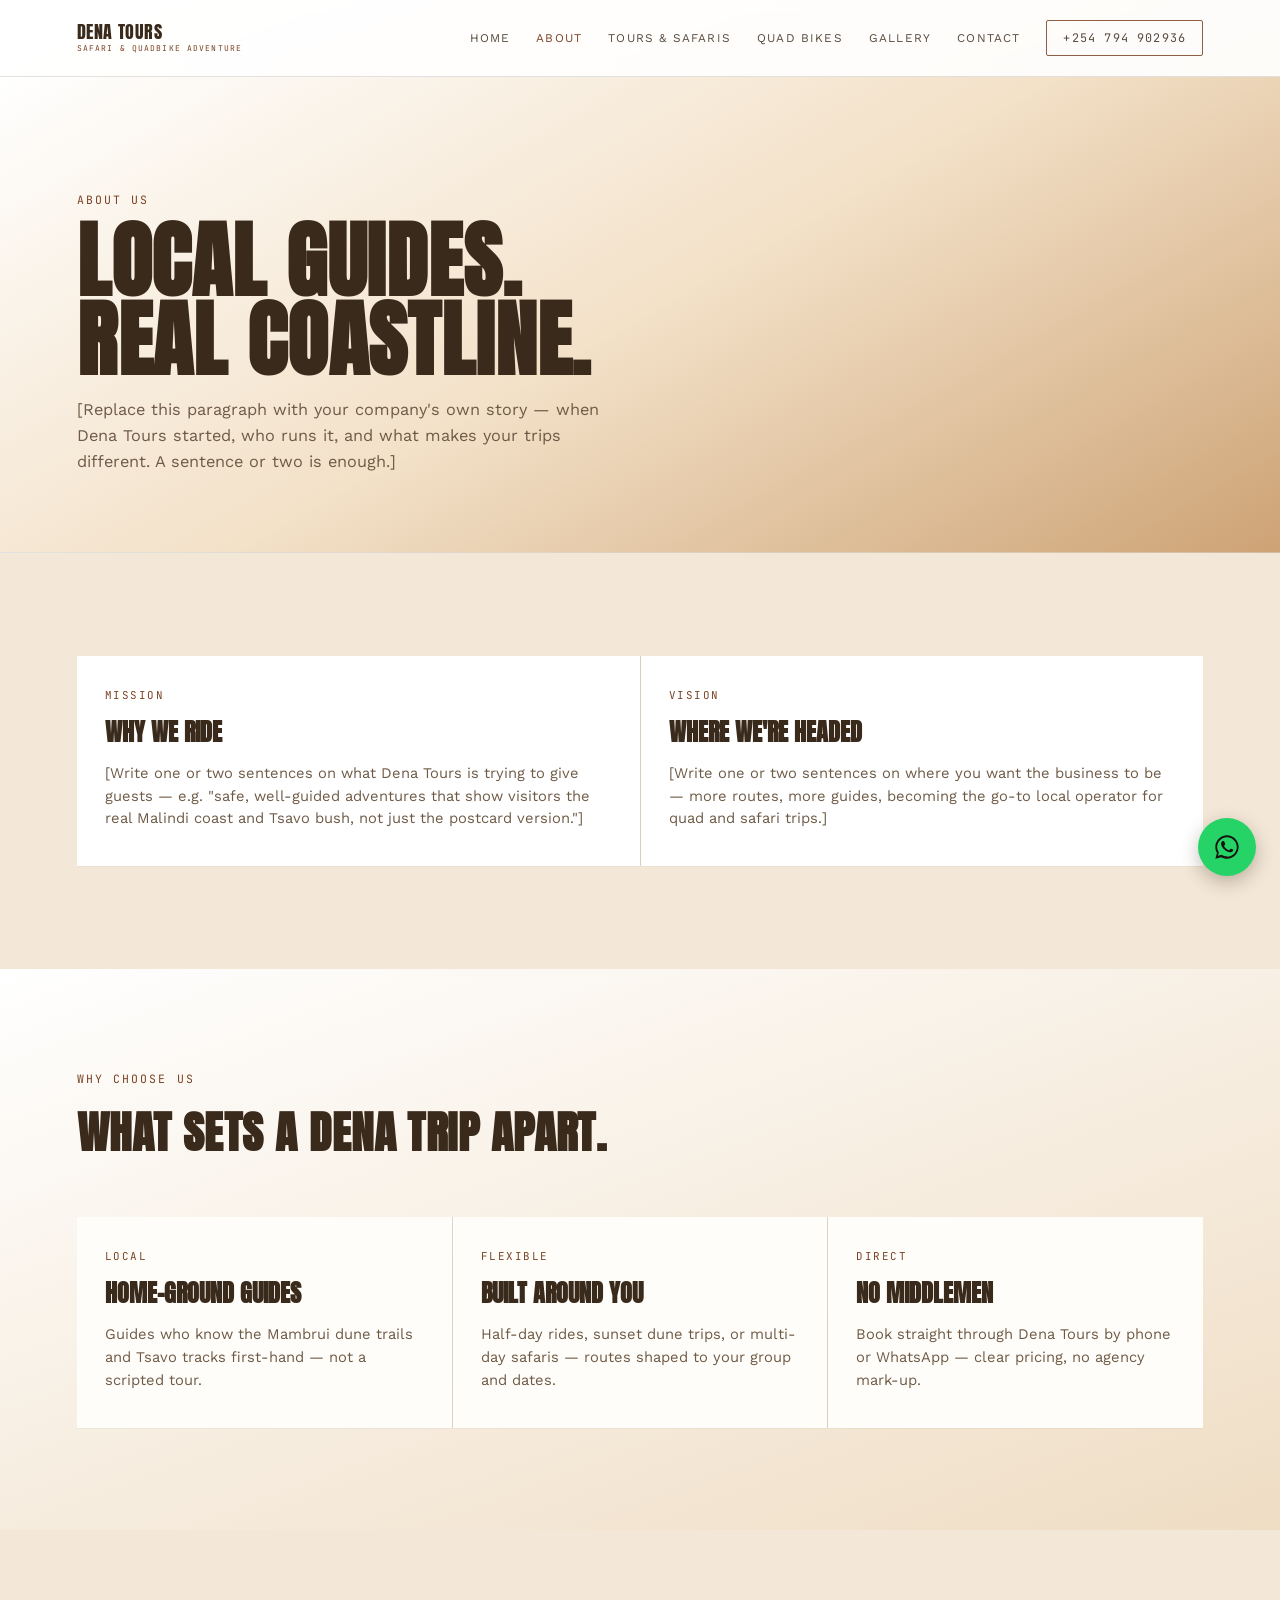
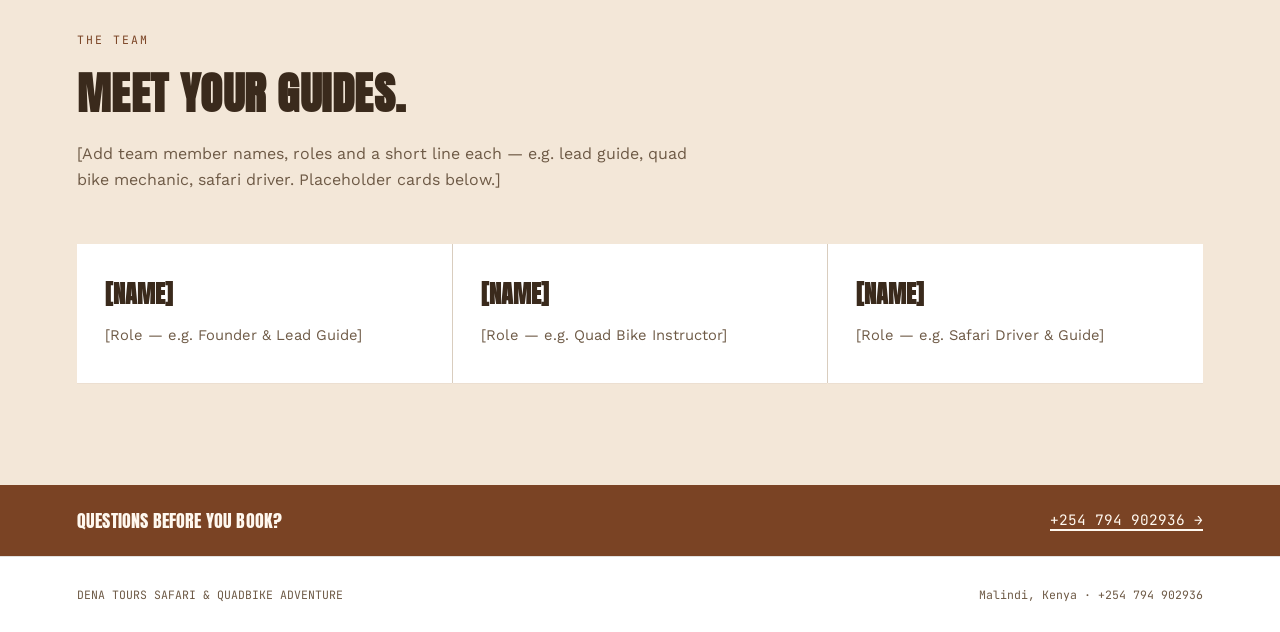
==== about.html @ c4371dd4 "Add files via upload" ====
<!DOCTYPE html>
<html lang="en">
<head>
<meta charset="UTF-8">
<meta name="viewport" content="width=device-width, initial-scale=1.0">
<title>About Us | Dena Tours Safari & Quadbike Adventure</title>
<meta name="description" content="Meet Dena Tours — a Malindi-based safari and quad bike outfit running trips to Mambrui Dunes and Tsavo.">
<link rel="stylesheet" href="style.css">
</head>
<body>

<header>
  <a class="brand" href="index.html">
    <span>DENA TOURS</span>
    <span>SAFARI &amp; QUADBIKE ADVENTURE</span>
  </a>
  <nav class="links">
    <a href="index.html">Home</a>
    <a href="about.html" class="active">About</a>
    <a href="tours.html">Tours &amp; Safaris</a>
    <a href="quadbike.html">Quad Bikes</a>
    <a href="gallery.html">Gallery</a>
    <a href="contact.html">Contact</a>
    <a href="tel:+254794902936" class="nav-call">+254 794 902936</a>
  </nav>
  <button class="nav-toggle" aria-label="Menu">&#9776;</button>
</header>

<section class="page-hero">
  <div class="mono">ABOUT US</div>
  <h1 class="display">Local guides.<br>Real coastline.</h1>
  <p>[Replace this paragraph with your company's own story — when Dena Tours started, who runs it, and what makes your trips different. A sentence or two is enough.]</p>
</section>

<section class="on-acacia">
  <div class="grid grid-2">
    <div class="card">
      <div class="mono">MISSION</div>
      <h3>Why we ride</h3>
      <p>[Write one or two sentences on what Dena Tours is trying to give guests — e.g. "safe, well-guided adventures that show visitors the real Malindi coast and Tsavo bush, not just the postcard version."]</p>
    </div>
    <div class="card">
      <div class="mono">VISION</div>
      <h3>Where we're headed</h3>
      <p>[Write one or two sentences on where you want the business to be — more routes, more guides, becoming the go-to local operator for quad and safari trips.]</p>
    </div>
  </div>
</section>

<section class="on-dusk">
  <div class="section-head">
    <div class="mono">WHY CHOOSE US</div>
    <h2 class="display">What sets a Dena trip apart.</h2>
  </div>
  <div class="grid grid-3">
    <div class="card">
      <div class="mono">LOCAL</div>
      <h3>Home-ground guides</h3>
      <p>Guides who know the Mambrui dune trails and Tsavo tracks first-hand — not a scripted tour.</p>
    </div>
    <div class="card">
      <div class="mono">FLEXIBLE</div>
      <h3>Built around you</h3>
      <p>Half-day rides, sunset dune trips, or multi-day safaris — routes shaped to your group and dates.</p>
    </div>
    <div class="card">
      <div class="mono">DIRECT</div>
      <h3>No middlemen</h3>
      <p>Book straight through Dena Tours by phone or WhatsApp — clear pricing, no agency mark-up.</p>
    </div>
  </div>
</section>

<section class="on-acacia">
  <div class="section-head">
    <div class="mono">THE TEAM</div>
    <h2 class="display">Meet your guides.</h2>
    <p>[Add team member names, roles and a short line each — e.g. lead guide, quad bike mechanic, safari driver. Placeholder cards below.]</p>
  </div>
  <div class="grid grid-3">
    <div class="card">
      <h3>[Name]</h3>
      <p>[Role — e.g. Founder &amp; Lead Guide]</p>
    </div>
    <div class="card">
      <h3>[Name]</h3>
      <p>[Role — e.g. Quad Bike Instructor]</p>
    </div>
    <div class="card">
      <h3>[Name]</h3>
      <p>[Role — e.g. Safari Driver &amp; Guide]</p>
    </div>
  </div>
</section>

<div class="strip">
  <span class="display">Questions before you book?</span>
  <a href="tel:+254794902936">+254 794 902936 →</a>
</div>

<footer>
  <span>DENA TOURS SAFARI &amp; QUADBIKE ADVENTURE</span>
  <span>Malindi, Kenya · +254 794 902936</span>
</footer>

<a class="wa-float" href="https://wa.me/254794902936" target="_blank" rel="noopener" aria-label="Chat on WhatsApp">
  <svg viewBox="0 0 24 24"><path d="M17.5 14.4c-.3-.1-1.7-.8-1.9-.9-.3-.1-.5-.1-.6.1-.2.3-.7.9-.9 1-.2.2-.3.2-.6.1-.3-.1-1.2-.4-2.3-1.4-.9-.8-1.4-1.7-1.6-2-.2-.3 0-.5.1-.6.1-.1.3-.3.4-.5.1-.1.2-.3.3-.4.1-.2 0-.3 0-.5 0-.1-.6-1.5-.8-2-.2-.5-.4-.4-.6-.4h-.5c-.2 0-.5.1-.7.3-.2.3-.9.9-.9 2.1 0 1.2.9 2.4 1 2.6.1.2 1.8 2.8 4.4 3.9.6.3 1.1.4 1.5.5.6.2 1.2.2 1.6.1.5-.1 1.5-.6 1.7-1.2.2-.6.2-1.1.1-1.2-.1-.1-.2-.2-.5-.3zM12 2C6.5 2 2 6.5 2 12c0 1.9.5 3.6 1.4 5.1L2 22l5.1-1.3C8.6 21.5 10.3 22 12 22c5.5 0 10-4.5 10-10S17.5 2 12 2zm0 18c-1.6 0-3.1-.4-4.4-1.2l-.3-.2-3.1.8.8-3-.2-.3C4 14.9 3.6 13.5 3.6 12c0-4.6 3.8-8.4 8.4-8.4s8.4 3.8 8.4 8.4-3.8 8.4-8.4 8.4z"/></svg>
</a>

<script src="script.js"></script>
</body>
</html>
---- style.css ----
@import url('https://fonts.googleapis.com/css2?family=Anton&family=Work+Sans:wght@400;500;600;700&family=JetBrains+Mono:wght@400;500&display=swap');

:root{
  --earth:    #7A4324;   /* deep brown accent */
  --dune:     #B9803F;   /* warm mid brown/gold */
  --acacia:   #F3E7D8;   /* light tan section bg */
  --acacia-2: #FFFFFF;   /* white card bg */
  --dusk:     #FBF6EF;   /* near-white page bg */
  --bone:     #3A2A1C;   /* dark brown text */
  --bone-dim: #6E5A46;   /* muted brown text */
  --line:     rgba(58,42,28,0.14);
}
*{box-sizing:border-box; margin:0; padding:0;}
html{scroll-behavior:smooth;}
body{
  background:linear-gradient(160deg, #FFFFFF 0%, #F3E4CF 45%, #C99A64 100%) fixed;
  color:var(--bone);
  font-family:'Work Sans', sans-serif;
  overflow-x:hidden;
}
a{color:inherit;}
img{max-width:100%; display:block;}
.display{font-family:'Anton', sans-serif; text-transform:uppercase; letter-spacing:0.01em;}
.mono{font-family:'JetBrains Mono', monospace;}
.wrap{padding-left:6vw; padding-right:6vw;}

/* ---------- NAV ---------- */
header{
  position:sticky; top:0; left:0; right:0; z-index:50;
  display:flex; justify-content:space-between; align-items:center;
  padding:20px 6vw;
  background:rgba(255,255,255,0.85);
  backdrop-filter:blur(6px);
  border-bottom:1px solid var(--line);
}
.brand{display:flex; flex-direction:column; line-height:0.85; text-decoration:none;}
.brand span:first-child{font-family:'Anton',sans-serif; font-size:1.15rem; letter-spacing:0.03em; color:var(--bone);}
.brand span:last-child{font-family:'JetBrains Mono',monospace; font-size:0.5rem; letter-spacing:0.14em; color:var(--earth); margin-top:5px;}
nav.links{display:flex; align-items:center; gap:26px;}
nav.links a{
  font-size:0.74rem; letter-spacing:0.1em; text-transform:uppercase;
  text-decoration:none; opacity:0.85; color:var(--bone);
}
nav.links a:hover, nav.links a.active{opacity:1; color:var(--earth);}
.nav-call{
  border:1px solid var(--earth); padding:9px 16px; border-radius:2px;
  font-family:'JetBrains Mono',monospace; font-size:0.72rem; color:var(--earth);
}
.nav-toggle{display:none; background:none; border:none; color:var(--bone); font-size:1.5rem; cursor:pointer;}

@media (max-width:900px){
  nav.links{
    position:fixed; top:64px; left:0; right:0; bottom:0;
    background:#FFF8EF; flex-direction:column; justify-content:flex-start;
    padding:40px 8vw; gap:26px; transform:translateX(100%); transition:transform 0.3s ease;
  }
  nav.links.open{transform:translateX(0);}
  nav.links a{font-size:1.1rem;}
  .nav-toggle{display:block;}
}

/* ---------- PAGE HERO (interior pages) ---------- */
.page-hero{
  padding:9vw 6vw 6vw;
  background:linear-gradient(150deg, #FFFFFF 0%, #F3E1C8 50%, #BE8A54 120%);
  border-bottom:1px solid var(--line);
}
.page-hero .mono{color:var(--earth); font-size:0.72rem; letter-spacing:0.18em;}
.page-hero h1{font-size:clamp(2.4rem,7vw,5.2rem); margin-top:14px; line-height:0.95; color:var(--bone);}
.page-hero p{max-width:560px; margin-top:18px; color:var(--bone-dim); font-size:1.02rem; line-height:1.6;}

/* ---------- BUTTONS ---------- */
.btn{
  font-family:'JetBrains Mono',monospace; font-size:0.78rem; letter-spacing:0.06em;
  text-decoration:none; padding:15px 26px; border-radius:2px;
  display:inline-flex; align-items:center; gap:10px; border:none; cursor:pointer;
  transition:transform 0.2s ease;
}
.btn:hover{transform:translateY(-2px);}
.btn-solid{background:var(--earth); color:#FFF8EF;}
.btn-outline{border:1px solid var(--earth); color:var(--earth); background:transparent;}
.btn-dune{background:var(--dune); color:#2A1B0E;}
.btn-row{display:flex; gap:14px; flex-wrap:wrap; margin-top:30px;}

/* ---------- SECTIONS ---------- */
section{padding:8vw 6vw;}
.section-head{max-width:640px; margin-bottom:4vw;}
.section-head .mono{color:var(--earth); font-size:0.72rem; letter-spacing:0.18em;}
.section-head h2{font-size:clamp(1.8rem,4.5vw,2.8rem); margin-top:12px; color:var(--bone);}
.section-head p{margin-top:14px; color:var(--bone-dim); line-height:1.6;}

.on-acacia{background:var(--acacia);}
.on-dusk{background:linear-gradient(160deg, #FFFFFF 0%, #EFDDC4 100%);}

/* ---------- CARD GRID ---------- */
.grid{display:grid; gap:1px; background:var(--line);}
.grid-3{grid-template-columns:repeat(3,1fr);}
.grid-2{grid-template-columns:repeat(2,1fr);}
@media (max-width:900px){ .grid-3, .grid-2{grid-template-columns:1fr;} }

.card{
  background:#FFFFFF; padding:32px 28px 36px;
  display:flex; flex-direction:column; gap:12px;
  box-shadow:0 1px 0 rgba(58,42,28,0.04);
}
.on-dusk .card{background:#FFFDF9;}
.card .mono{color:var(--earth); font-size:0.68rem; letter-spacing:0.14em;}
.card h3{font-family:'Anton',sans-serif; font-size:1.5rem; text-transform:uppercase; color:var(--bone);}
.card p{color:var(--bone-dim); font-size:0.92rem; line-height:1.55; flex-grow:1;}
.card .meta{display:flex; gap:18px; font-family:'JetBrains Mono',monospace; font-size:0.72rem; color:var(--bone-dim); border-top:1px solid var(--line); padding-top:14px; margin-top:6px;}
.card .meta b{color:var(--bone); display:block; font-size:0.9rem; font-family:'Work Sans',sans-serif;}

/* ---------- GALLERY ---------- */
.gallery-grid{display:grid; grid-template-columns:repeat(3,1fr); gap:10px;}
@media (max-width:900px){ .gallery-grid{grid-template-columns:repeat(2,1fr);} }
@media (max-width:560px){ .gallery-grid{grid-template-columns:1fr;} }
.gallery-tile{
  aspect-ratio:4/3; border-radius:3px; position:relative; overflow:hidden;
  display:flex; align-items:flex-end; padding:16px;
  background:linear-gradient(160deg, #FFFFFF, var(--dune) 70%, var(--earth));
}
.gallery-tile:nth-child(3n+2){background:linear-gradient(160deg, #FFFFFF, #D9B98C 65%, var(--earth));}
.gallery-tile:nth-child(3n){background:linear-gradient(160deg, #FFFFFF, var(--earth) 75%, #3A2A1C);}
.gallery-tile span{font-family:'JetBrains Mono',monospace; font-size:0.72rem; letter-spacing:0.06em; background:rgba(255,255,255,0.75); color:var(--bone); padding:6px 10px; border-radius:2px;}
.gallery-note{margin-top:20px; color:var(--bone-dim); font-size:0.85rem; font-family:'JetBrains Mono',monospace;}

/* ---------- FORM ---------- */
.form-card{
  border:1px solid var(--line); border-radius:4px; padding:34px;
  background:#FFFFFF;
}
.field{display:flex; flex-direction:column; gap:6px; margin-bottom:18px;}
.field label{font-family:'JetBrains Mono',monospace; font-size:0.68rem; letter-spacing:0.1em; color:var(--earth);}
.field input, .field select, .field textarea{
  background:#FBF6EF; border:1px solid var(--line); color:var(--bone);
  padding:12px 14px; border-radius:3px; font-family:'Work Sans',sans-serif; font-size:0.95rem;
}
.field textarea{min-height:110px; resize:vertical;}
.field-row{display:grid; grid-template-columns:1fr 1fr; gap:18px;}
@media (max-width:600px){ .field-row{grid-template-columns:1fr;} }
.form-note{font-size:0.8rem; color:var(--bone-dim); margin-top:8px;}

/* ---------- CONTACT INFO CARD ---------- */
.info-card{border:1px solid var(--line); border-radius:4px; padding:34px; display:flex; flex-direction:column; gap:22px; background:#FFFFFF;}
.info-row .mono{font-size:0.66rem; letter-spacing:0.14em; color:var(--earth);}
.info-row .val{font-family:'Anton',sans-serif; font-size:1.4rem; margin-top:4px; color:var(--bone);}
.info-row .val.small{font-family:'Work Sans',sans-serif; font-size:1rem; font-weight:600;}

/* ---------- STRIP / CTA BAND ---------- */
.strip{
  background:var(--earth); color:#FFF8EF;
  padding:22px 6vw; display:flex; align-items:center; justify-content:space-between;
  flex-wrap:wrap; gap:12px;
}
.strip span{font-family:'Anton',sans-serif; font-size:1.1rem;}
.strip a{font-family:'JetBrains Mono',monospace; font-size:0.9rem; text-decoration:none; color:#FFF8EF; border-bottom:2px solid #FFF8EF;}

/* ---------- FOOTER ---------- */
footer{
  padding:30px 6vw; display:flex; justify-content:space-between; align-items:center;
  border-top:1px solid var(--line);
  font-size:0.72rem; color:var(--bone-dim); font-family:'JetBrains Mono',monospace;
  flex-wrap:wrap; gap:10px;
  background:#FFFFFF;
}

/* ---------- WHATSAPP FLOAT ---------- */
.wa-float{
  position:fixed; bottom:24px; right:24px; z-index:60;
  width:58px; height:58px; border-radius:50%;
  background:#25D366; display:flex; align-items:center; justify-content:center;
  box-shadow:0 6px 18px rgba(58,42,28,0.3); text-decoration:none;
}
.wa-float svg{width:28px; height:28px; fill:#171310;}

@media (prefers-reduced-motion: reduce){
  .btn:hover{transform:none;}
}
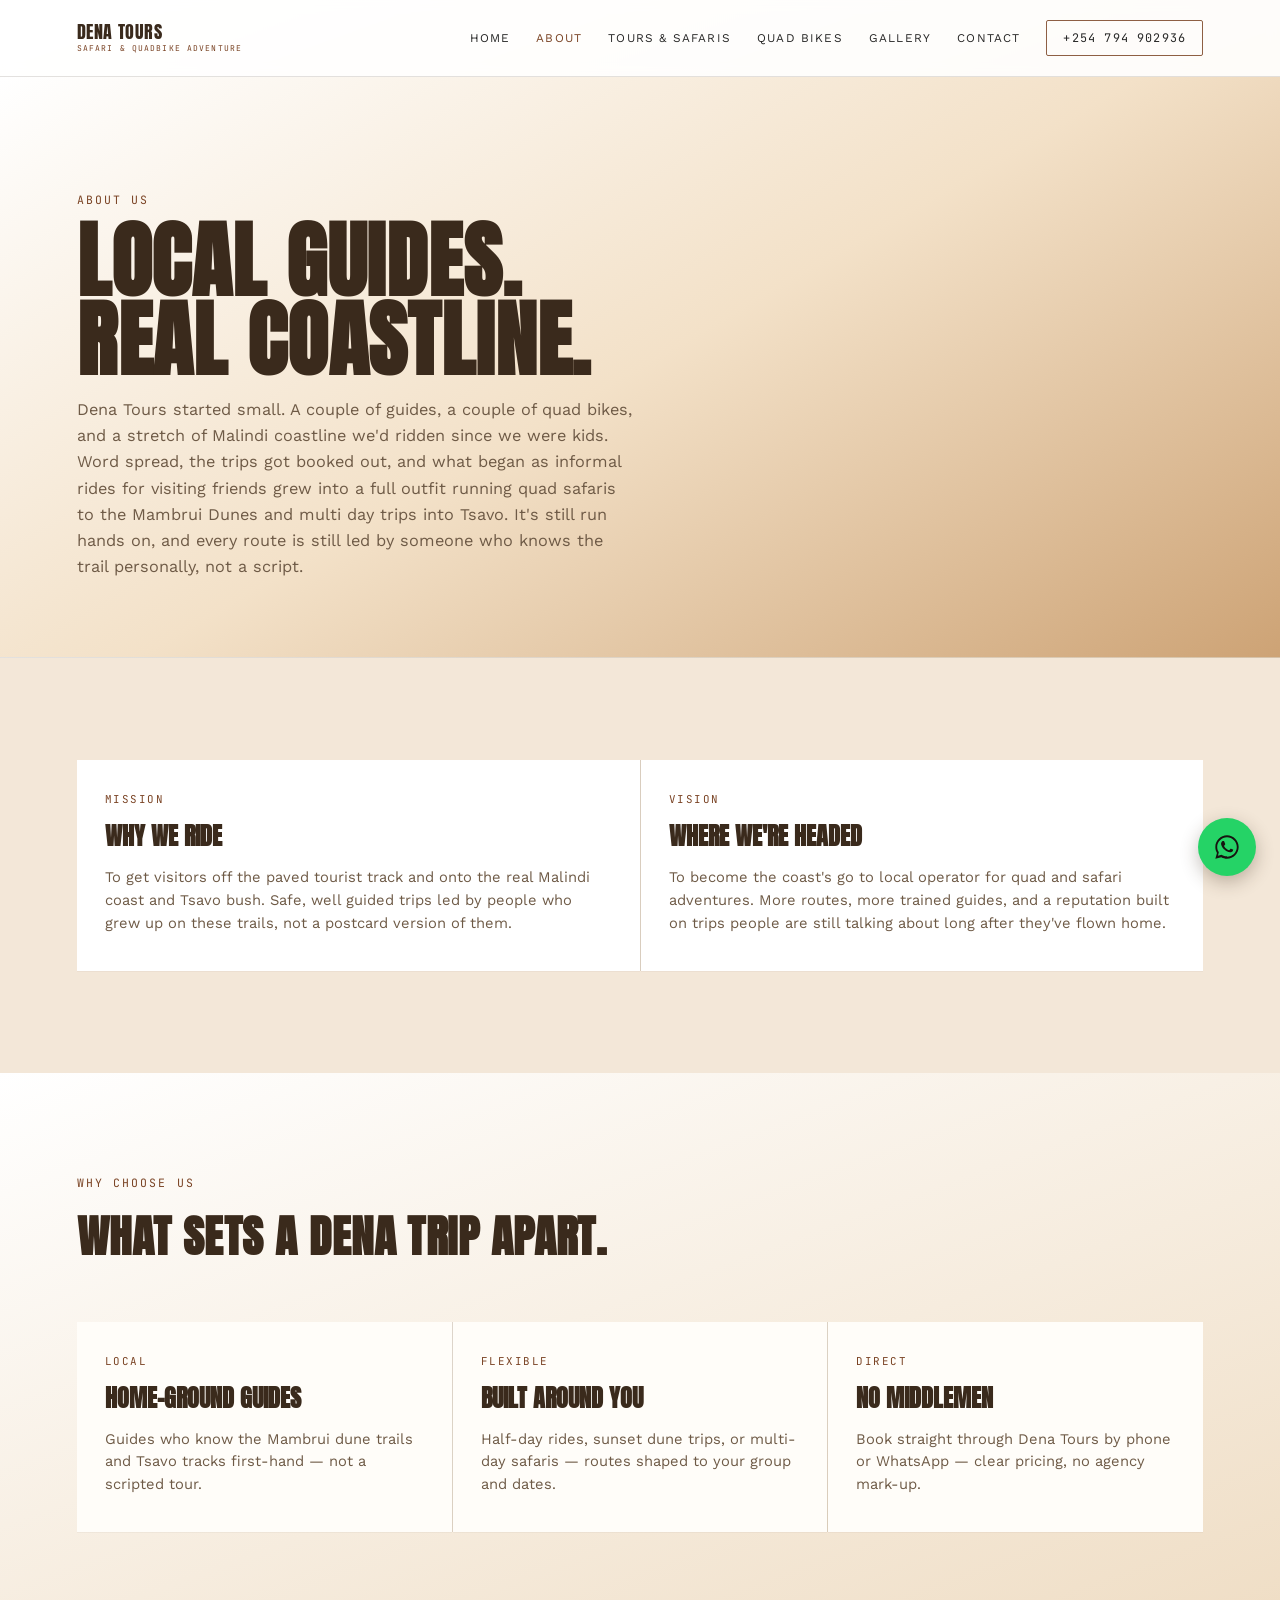
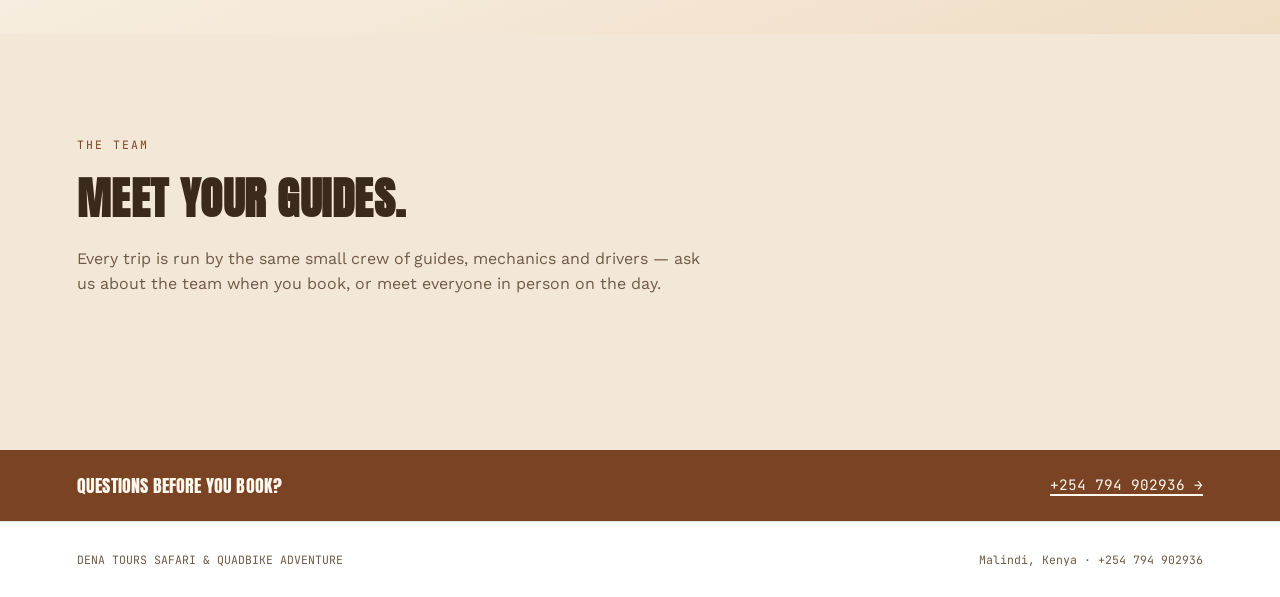
==== commit aeb94e1c: "Add files via upload" ====
--- a/about.html
+++ b/about.html
@@ -4,7 +4,7 @@
 <meta charset="UTF-8">
 <meta name="viewport" content="width=device-width, initial-scale=1.0">
 <title>About Us | Dena Tours Safari & Quadbike Adventure</title>
-<meta name="description" content="Meet Dena Tours — a Malindi-based safari and quad bike outfit running trips to Mambrui Dunes and Tsavo.">
+<meta name="description" content="Meet Dena Tours, a Malindi based safari and quad bike outfit running trips to Mambrui Dunes and Tsavo.">
 <link rel="stylesheet" href="style.css">
 </head>
 <body>
@@ -29,7 +29,7 @@
 <section class="page-hero">
   <div class="mono">ABOUT US</div>
   <h1 class="display">Local guides.<br>Real coastline.</h1>
-  <p>[Replace this paragraph with your company's own story — when Dena Tours started, who runs it, and what makes your trips different. A sentence or two is enough.]</p>
+  <p>Dena Tours started small. A couple of guides, a couple of quad bikes, and a stretch of Malindi coastline we'd ridden since we were kids. Word spread, the trips got booked out, and what began as informal rides for visiting friends grew into a full outfit running quad safaris to the Mambrui Dunes and multi day trips into Tsavo. It's still run hands on, and every route is still led by someone who knows the trail personally, not a script.</p>
 </section>
 
 <section class="on-acacia">
@@ -37,12 +37,12 @@
     <div class="card">
       <div class="mono">MISSION</div>
       <h3>Why we ride</h3>
-      <p>[Write one or two sentences on what Dena Tours is trying to give guests — e.g. "safe, well-guided adventures that show visitors the real Malindi coast and Tsavo bush, not just the postcard version."]</p>
+      <p>To get visitors off the paved tourist track and onto the real Malindi coast and Tsavo bush. Safe, well guided trips led by people who grew up on these trails, not a postcard version of them.</p>
     </div>
     <div class="card">
       <div class="mono">VISION</div>
       <h3>Where we're headed</h3>
-      <p>[Write one or two sentences on where you want the business to be — more routes, more guides, becoming the go-to local operator for quad and safari trips.]</p>
+      <p>To become the coast's go to local operator for quad and safari adventures. More routes, more trained guides, and a reputation built on trips people are still talking about long after they've flown home.</p>
     </div>
   </div>
 </section>
@@ -75,21 +75,7 @@
   <div class="section-head">
     <div class="mono">THE TEAM</div>
     <h2 class="display">Meet your guides.</h2>
-    <p>[Add team member names, roles and a short line each — e.g. lead guide, quad bike mechanic, safari driver. Placeholder cards below.]</p>
-  </div>
-  <div class="grid grid-3">
-    <div class="card">
-      <h3>[Name]</h3>
-      <p>[Role — e.g. Founder &amp; Lead Guide]</p>
-    </div>
-    <div class="card">
-      <h3>[Name]</h3>
-      <p>[Role — e.g. Quad Bike Instructor]</p>
-    </div>
-    <div class="card">
-      <h3>[Name]</h3>
-      <p>[Role — e.g. Safari Driver &amp; Guide]</p>
-    </div>
+    <p>Every trip is run by the same small crew of guides, mechanics and drivers — ask us about the team when you book, or meet everyone in person on the day.</p>
   </div>
 </section>
 
--- a/style.css
+++ b/style.css
@@ -39,20 +39,22 @@
 nav.links{display:flex; align-items:center; gap:26px;}
 nav.links a{
   font-size:0.74rem; letter-spacing:0.1em; text-transform:uppercase;
-  text-decoration:none; opacity:0.85; color:var(--bone);
+  text-decoration:none; opacity:0.85; color:#000;
 }
 nav.links a:hover, nav.links a.active{opacity:1; color:var(--earth);}
 .nav-call{
   border:1px solid var(--earth); padding:9px 16px; border-radius:2px;
   font-family:'JetBrains Mono',monospace; font-size:0.72rem; color:var(--earth);
 }
-.nav-toggle{display:none; background:none; border:none; color:var(--bone); font-size:1.5rem; cursor:pointer;}
+.nav-toggle{display:none; background:none; border:none; color:#2A2A2A; font-size:1.6rem; cursor:pointer;}
 
 @media (max-width:900px){
+  header{justify-content:flex-start; gap:16px;}
+  .nav-toggle{order:-1;}
   nav.links{
     position:fixed; top:64px; left:0; right:0; bottom:0;
     background:#FFF8EF; flex-direction:column; justify-content:flex-start;
-    padding:40px 8vw; gap:26px; transform:translateX(100%); transition:transform 0.3s ease;
+    padding:40px 8vw; gap:26px; transform:translateX(-100%); transition:transform 0.3s ease;
   }
   nav.links.open{transform:translateX(0);}
   nav.links a{font-size:1.1rem;}
@@ -109,19 +111,57 @@
 .card p{color:var(--bone-dim); font-size:0.92rem; line-height:1.55; flex-grow:1;}
 .card .meta{display:flex; gap:18px; font-family:'JetBrains Mono',monospace; font-size:0.72rem; color:var(--bone-dim); border-top:1px solid var(--line); padding-top:14px; margin-top:6px;}
 .card .meta b{color:var(--bone); display:block; font-size:0.9rem; font-family:'Work Sans',sans-serif;}
+.reviews-grid{display:grid; grid-template-columns:repeat(3,1fr); gap:1px; background:var(--line);}
+.reviews-grid .card{min-height:260px;}
+.review-stars{color:var(--dune); font-size:1.1rem; letter-spacing:0.12em;}
+.review-link{display:inline-block; margin-top:26px; color:var(--earth); font-family:'JetBrains Mono',monospace; font-size:0.78rem; letter-spacing:0.06em; text-decoration:none; border-bottom:1px solid var(--earth);}
+@media (max-width:900px){ .reviews-grid{grid-template-columns:1fr;} }
 
 /* ---------- GALLERY ---------- */
 .gallery-grid{display:grid; grid-template-columns:repeat(3,1fr); gap:10px;}
 @media (max-width:900px){ .gallery-grid{grid-template-columns:repeat(2,1fr);} }
 @media (max-width:560px){ .gallery-grid{grid-template-columns:1fr;} }
 .gallery-tile{
-  aspect-ratio:4/3; border-radius:3px; position:relative; overflow:hidden;
-  display:flex; align-items:flex-end; padding:16px;
-  background:linear-gradient(160deg, #FFFFFF, var(--dune) 70%, var(--earth));
-}
-.gallery-tile:nth-child(3n+2){background:linear-gradient(160deg, #FFFFFF, #D9B98C 65%, var(--earth));}
-.gallery-tile:nth-child(3n){background:linear-gradient(160deg, #FFFFFF, var(--earth) 75%, #3A2A1C);}
-.gallery-tile span{font-family:'JetBrains Mono',monospace; font-size:0.72rem; letter-spacing:0.06em; background:rgba(255,255,255,0.75); color:var(--bone); padding:6px 10px; border-radius:2px;}
+  border:none; padding:0; cursor:pointer; position:relative; overflow:hidden;
+  background-size:cover; background-position:center; aspect-ratio:4/3;
+  transition:transform 0.25s ease;
+}
+.gallery-tile span{
+  position:absolute; left:14px; bottom:14px; z-index:1;
+  opacity:0; transition:opacity 0.2s ease;
+  font-family:'JetBrains Mono',monospace; font-size:0.72rem; letter-spacing:0.06em;
+  background:rgba(255,255,255,0.85); color:var(--bone); padding:6px 10px; border-radius:2px;
+}
+.gallery-tile:hover span, .gallery-tile:focus-visible span{opacity:1;}
+.gallery-tile:hover{transform:scale(1.02);}
+.gallery-tile:focus-visible{outline:2px solid var(--earth); outline-offset:2px;}
+
+.lightbox{
+  position:fixed; inset:0; z-index:200;
+  background:rgba(20,14,9,0.92);
+  display:flex; align-items:center; justify-content:center; flex-direction:column;
+  padding:6vh 6vw;
+}
+.lightbox[hidden]{display:none;}
+.lightbox img{max-width:88vw; max-height:78vh; border-radius:2px; box-shadow:0 20px 60px rgba(0,0,0,0.5);}
+.lightbox-caption{margin-top:16px; color:#FFF8EF; font-family:'JetBrains Mono',monospace; font-size:0.8rem; letter-spacing:0.05em;}
+.lightbox-close{
+  position:absolute; top:20px; right:24px; background:none; border:none;
+  color:#FFF8EF; font-size:2.2rem; line-height:1; cursor:pointer;
+}
+.lightbox-nav{
+  position:absolute; top:50%; transform:translateY(-50%);
+  background:rgba(255,255,255,0.1); border:none; color:#FFF8EF;
+  font-size:2.4rem; line-height:1; width:52px; height:52px; border-radius:50%;
+  cursor:pointer; display:flex; align-items:center; justify-content:center;
+}
+.lightbox-nav:hover{background:rgba(255,255,255,0.2);}
+.lightbox-prev{left:16px;}
+.lightbox-next{right:16px;}
+@media (max-width:600px){
+  .lightbox-nav{width:42px; height:42px; font-size:1.8rem;}
+  .lightbox-close{top:12px; right:16px;}
+}
 .gallery-note{margin-top:20px; color:var(--bone-dim); font-size:0.85rem; font-family:'JetBrains Mono',monospace;}
 
 /* ---------- FORM ---------- */
